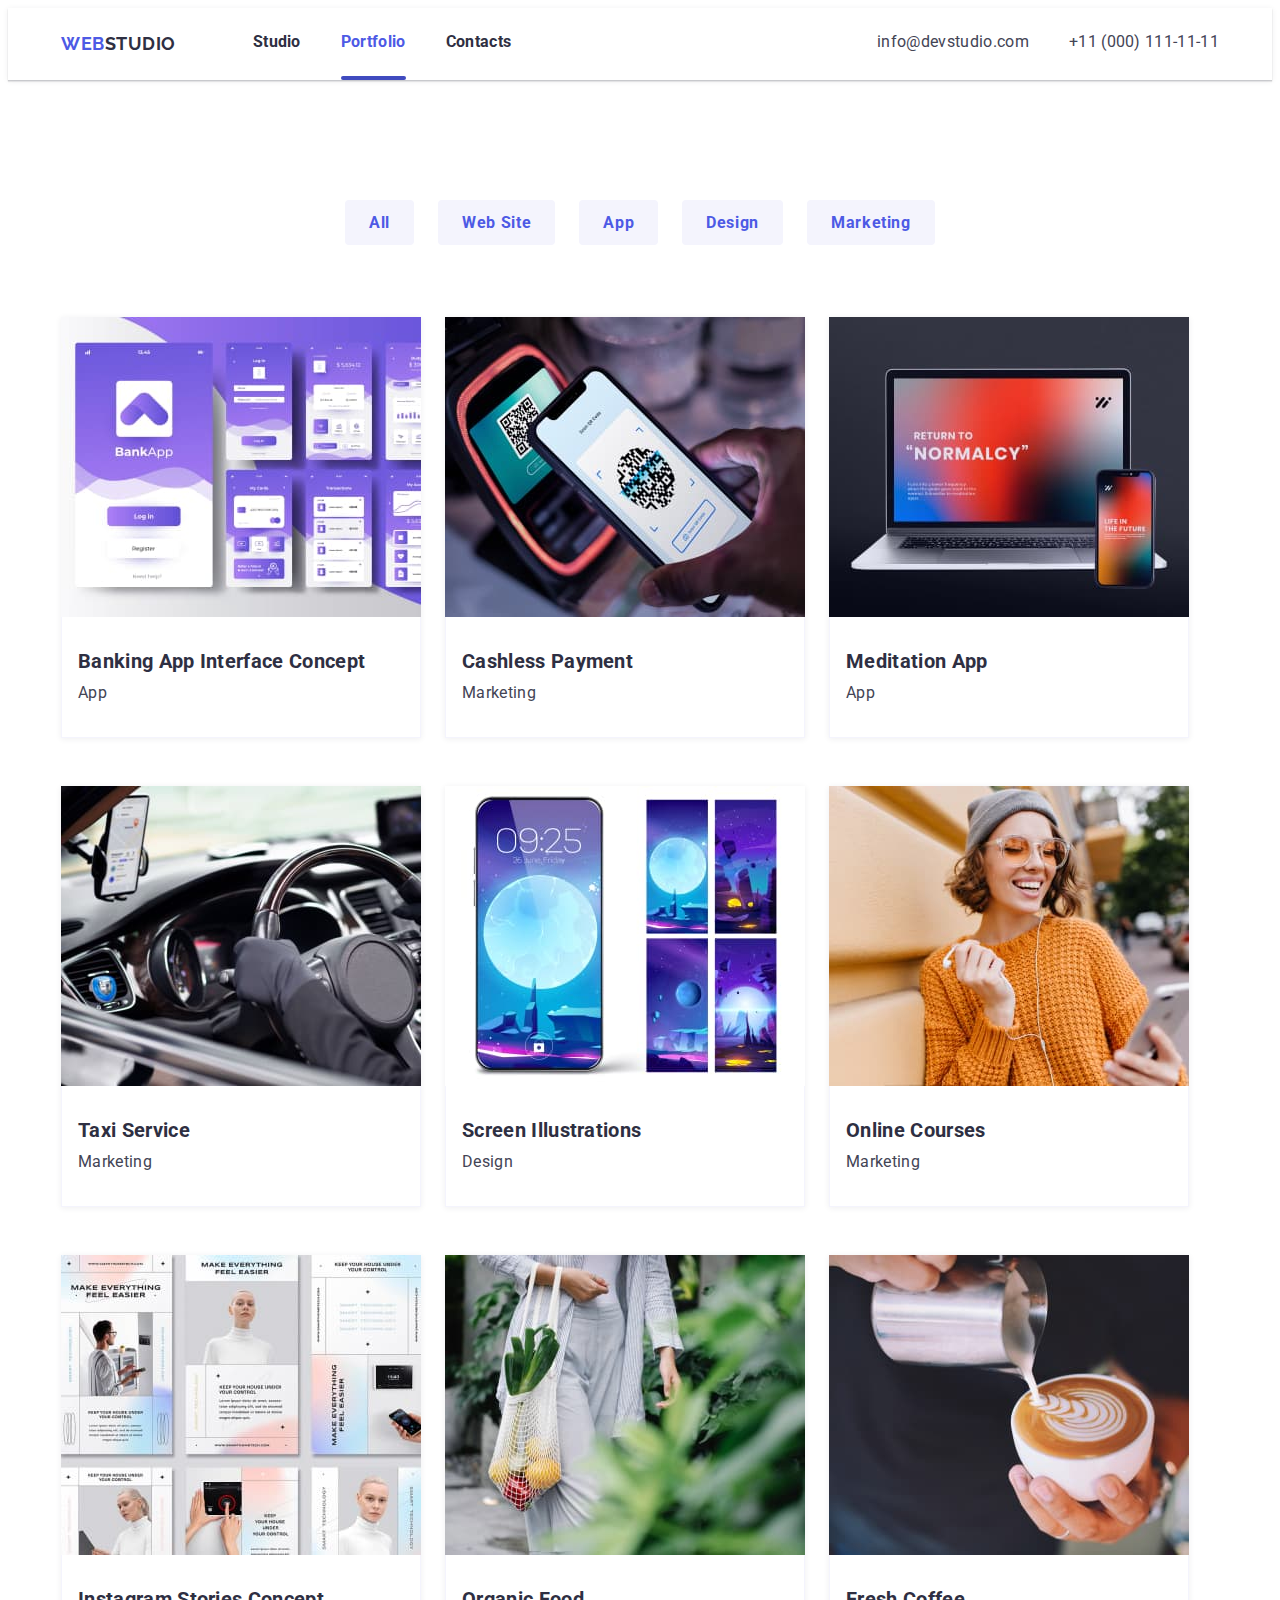
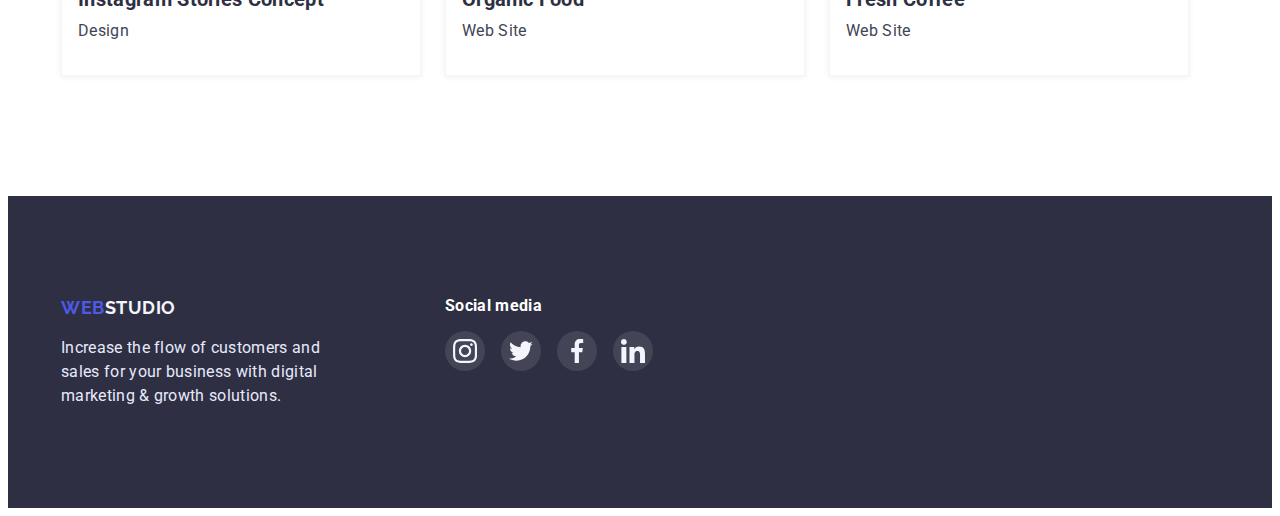
==== portfolio.html @ 4e666a49 "subscription in footer" ====
<!DOCTYPE html>
<html lang="en">
  <head>
    <meta charset="UTF-8" />
    <meta http-equiv="X-UA-Compatible" content="IE=edge" />
    <meta name="viewport" content="width=device-width, initial-scale=1.0" />
    <title>Portfolio</title>
    <link
      rel="stylesheet"
      href="https://cdnjs.cloudflare.com/ajax/libs/modern-normalize/1.1.0/modern-normalize.min.css"
      integrity="sha512-wpPYUAdjBVSE4KJnH1VR1HeZfpl1ub8YT/NKx4PuQ5NmX2tKuGu6U/JRp5y+Y8XG2tV+wKQpNHVUX03MfMFn9Q=="
      crossorigin="anonymous"
      referrerpolicy="no-referrer"
    />
    <link rel="preconnect" href="https://fonts.googleapis.com" />
    <link rel="preconnect" href="https://fonts.gstatic.com" crossorigin />
    <link
      href="https://fonts.googleapis.com/css2?family=Raleway:wght@800&family=Roboto:wght@400;700;900&display=swap"
      rel="stylesheet"
    />
    <link rel="stylesheet" href="./css/styles.css" />
  </head>
  <body>
    <!-- header -->
    <header>
      <div class="container header">
        <a href="./index.html" class="logo">Web<span class="logo-header">Studio</span></a>
        <nav class="navigation">
          <ul class="nav-list">
            <li>
              <a href="./index.html" class="nav-global">Studio</a>
            </li>
            <li>
              <a href="./portfolio.html" class="nav-global current">Portfolio</a>
            </li>
            <li>
              <a href="#" class="nav-global">Contacts</a>
            </li>
          </ul>
        </nav>
        <ul class="contacts">
          <li><a href="mailto:info@devstudio.com" class="contact">info@devstudio.com</a></li>
          <li><a href="tel:+110001111111" class="contact">+11 (000) 111-11-11</a></li>
        </ul>
      </div>
    </header>
    <!-- main content -->
    <main>
      <section class="section portfolio">
        <div class="container">
          <h1 class="visually-hidden">Portfolio</h1>
          <ul class="nav-local">
            <li><button class="buttons" type="button">All</button></li>
            <li><button class="buttons" type="button">Web Site</button></li>
            <li><button class="buttons" type="button">App</button></li>
            <li><button class="buttons" type="button">Design</button></li>
            <li><button class="buttons" type="button">Marketing</button></li>
          </ul>
          <ul class="cards">
            <li>
              <a href="#" class="card-link">
                <div class="overlay-with-img">
                  <img src="./images/banking_app.jpg" width="360" height="300" alt="banking app" />
                  <div class="hidden-block">
                    <p>
                      14 Stylish and User-Friendly App Design Concepts · Task Manager App · Calorie
                      Tracker App · Exotic Fruit Ecommerce App · Cloud Storage App
                    </p>
                  </div>
                </div>
                <div class="description">
                  <h2 class="project-name">Banking App Interface Concept</h2>
                  <p class="project-type">App</p>
                </div>
              </a>
            </li>
            <li>
              <a href="#" class="card-link">
                <div class="overlay-with-img">
                  <img
                    src="./images/cashless_payment.jpg"
                    width="360"
                    height="300"
                    alt="cashless payment"
                  />
                  <div class="hidden-block">
                    <p>
                      14 Stylish and User-Friendly App Design Concepts · Task Manager App · Calorie
                      Tracker App · Exotic Fruit Ecommerce App · Cloud Storage App
                    </p>
                  </div>
                </div>
                <div class="description">
                  <h2 class="project-name">Cashless Payment</h2>
                  <p class="project-type">Marketing</p>
                </div>
              </a>
            </li>
            <li>
              <a href="#" class="card-link">
                <div class="overlay-with-img">
                  <img
                    src="./images/meditation_app.jpg"
                    width="360"
                    height="300"
                    alt="meditation app"
                  />
                  <div class="hidden-block">
                    <p>
                      14 Stylish and User-Friendly App Design Concepts · Task Manager App · Calorie
                      Tracker App · Exotic Fruit Ecommerce App · Cloud Storage App
                    </p>
                  </div>
                </div>
                <div class="description">
                  <h2 class="project-name">Meditation App</h2>
                  <p class="project-type">App</p>
                </div>
              </a>
            </li>
            <li>
              <a href="#" class="card-link">
                <div class="overlay-with-img">
                  <img
                    src="./images/taxi_service.jpg"
                    width="360"
                    height="300"
                    alt="taxi service"
                  />
                  <div class="hidden-block">
                    <p>
                      14 Stylish and User-Friendly App Design Concepts · Task Manager App · Calorie
                      Tracker App · Exotic Fruit Ecommerce App · Cloud Storage App
                    </p>
                  </div>
                </div>
                <div class="description">
                  <h2 class="project-name">Taxi Service</h2>
                  <p class="project-type">Marketing</p>
                </div>
              </a>
            </li>
            <li>
              <a href="#" class="card-link">
                <div class="overlay-with-img">
                  <img
                    src="./images/screen_illustrations.jpg"
                    width="360"
                    height="300"
                    alt="screen illustrations"
                  />
                  <div class="hidden-block">
                    <p>
                      14 Stylish and User-Friendly App Design Concepts · Task Manager App · Calorie
                      Tracker App · Exotic Fruit Ecommerce App · Cloud Storage App
                    </p>
                  </div>
                </div>
                <div class="description">
                  <h2 class="project-name">Screen Illustrations</h2>
                  <p class="project-type">Design</p>
                </div>
              </a>
            </li>
            <li>
              <a href="#" class="card-link">
                <div class="overlay-with-img">
                  <img
                    src="./images/online_courses.jpg"
                    width="360"
                    height="300"
                    alt="online courses"
                  />
                  <div class="hidden-block">
                    <p>
                      14 Stylish and User-Friendly App Design Concepts · Task Manager App · Calorie
                      Tracker App · Exotic Fruit Ecommerce App · Cloud Storage App
                    </p>
                  </div>
                </div>
                <div class="description">
                  <h2 class="project-name">Online Courses</h2>
                  <p class="project-type">Marketing</p>
                </div>
              </a>
            </li>
            <li>
              <a href="#" class="card-link">
                <div class="overlay-with-img">
                  <img
                    src="./images/instagram_stories.jpg"
                    width="360"
                    height="300"
                    alt="instagram stories concept"
                  />
                  <div class="hidden-block">
                    <p>
                      14 Stylish and User-Friendly App Design Concepts · Task Manager App · Calorie
                      Tracker App · Exotic Fruit Ecommerce App · Cloud Storage App
                    </p>
                  </div>
                </div>
                <div class="description">
                  <h2 class="project-name">Instagram Stories Concept</h2>
                  <p class="project-type">Design</p>
                </div>
              </a>
            </li>
            <li>
              <a href="#" class="card-link">
                <div class="overlay-with-img">
                  <img
                    src="./images/organic_food.jpg"
                    width="360"
                    height="300"
                    alt="organic food"
                  />
                  <div class="hidden-block">
                    <p>
                      14 Stylish and User-Friendly App Design Concepts · Task Manager App · Calorie
                      Tracker App · Exotic Fruit Ecommerce App · Cloud Storage App
                    </p>
                  </div>
                </div>
                <div class="description">
                  <h2 class="project-name">Organic Food</h2>
                  <p class="project-type">Web Site</p>
                </div>
              </a>
            </li>
            <li>
              <a href="#" class="card-link">
                <div class="overlay-with-img">
                  <img
                    src="./images/fresh_coffee.jpg"
                    width="360"
                    height="300"
                    alt="fresh coffee"
                  />
                  <div class="hidden-block">
                    <p>
                      14 Stylish and User-Friendly App Design Concepts · Task Manager App · Calorie
                      Tracker App · Exotic Fruit Ecommerce App · Cloud Storage App
                    </p>
                  </div>
                </div>
                <div class="description">
                  <h2 class="project-name">Fresh Coffee</h2>
                  <p class="project-type">Web Site</p>
                </div>
              </a>
            </li>
          </ul>
        </div>
      </section>
    </main>
    <!-- Footer -->
    <footer class="footer">
      <div class="container">
        <div class="logos">
          <a href="./index.html" class="logo">Web<span class="logo-footer">Studio</span></a>
          <p class="footer-text">
            Increase the flow of customers and sales for your business with digital marketing &
            growth solutions.
          </p>
        </div>
        <div class="footer-socials">
          <p>Social media</p>
          <ul class="social-links">
            <li class="social-links-el">
              <a href="#">
                <svg width="24" height="24">
                  <use href="./images/icons.svg#icon-instagram2"></use>
                </svg>
              </a>
            </li>
            <li class="social-links-el">
              <a href="#">
                <svg width="24" height="24">
                  <use href="./images/icons.svg#icon-twitter1"></use>
                </svg>
              </a>
            </li>
            <li class="social-links-el">
              <a href="#">
                <svg width="24" height="24">
                  <use href="./images/icons.svg#icon-facebook1"></use>
                </svg>
              </a>
            </li>
            <li class="social-links-el">
              <a href="#">
                <svg width="24" height="24">
                  <use href="./images/icons.svg#icon-linkedin1"></use>
                </svg>
              </a>
            </li>
          </ul>
        </div>
      </div>
    </footer>
  </body>
</html>
---- css/styles.css ----
:root {
  --primary-brand-color: #4d5ae5;
  --dark-color: #2e2f42;
  --success-color: #31d0aa;
  --text-color: #434455;
  --subtle-text-color: #8e8f99;
  --accent-color: #e7e9fc;
  --light-color: #f4f4fd;
  --pure-white: white;
  --order-active: #404bbf;
  --basic-svg: #afb1b8;
}

body {
  font-family: 'Roboto', sans-serif;
  color: var(--text-color);
  font-size: 16px;
  letter-spacing: 0.02em;
}

h1,
h2,
h3,
h4,
h5,
h6,
p {
  margin: 0;
}

img {
  display: block;
  max-width: 100%;
  height: auto;
}
/*
address {
  font-style: normal;
}
button {
  display: block;
  cursor: pointer;
  border: none;
  border-radius: 4px;
}

.section {
  @media screen and (max-width: 1199px) {
    padding-top: 60px;
    padding-bottom: 60px;
  }
  padding-top: 94px;
  padding-bottom: 94px;
}
.list {
  list-style: none;
  padding-left: 0;
  margin: 0;
}
.link {
  text-decoration: none;
  // color: inherit;
}
*/
.section {
  /* @media screen and (max-width: 1199px) {
    padding-top: 96px;
    padding-bottom: 96px;
  } */
  padding-top: 120px;
  padding-bottom: 120px;
}

.container {
  width: 1158px;
  margin: 0 auto;
  padding: 0 15px;
}

header {
  box-shadow: 0px 2px 1px rgba(46, 47, 66, 0.08), 0px 1px 1px rgba(46, 47, 66, 0.16),
    0px 1px 6px rgba(46, 47, 66, 0.08);
  padding: 24px 0;
}

.header {
  display: flex;
}

.navigation {
  margin-left: 77px;
}

.contacts {
  display: flex;
  margin-left: auto;
}

.logo {
  font-family: 'Raleway', sans-serif;
  font-weight: 700;
  font-size: 18px;
  line-height: 1.33;
  letter-spacing: 0.03em;
  text-transform: uppercase;
  text-decoration: none;
  color: var(--primary-brand-color);
}

.logo-header {
  color: var(--dark-color);
}

ul,
ol {
  list-style-type: none;
  margin: 0;
  padding: 0;
}

.nav-list {
  display: flex;
  gap: 40px;
}

.nav-global {
  font-weight: 700;
  font-size: 16px;
  color: var(--dark-color);
  transition: color 250ms cubic-bezier(0.4, 0, 0.2, 1);
  text-decoration: none;
  letter-spacing: 0.02em;
}

.nav-global:hover,
.nav-global:active {
  color: var(--primary-brand-color);
}

.current {
  color: var(--primary-brand-color);
  position: relative;
}

.current::after {
  content: '';
  position: absolute;
  display: block;
  height: 4px;
  left: 0px;
  top: 44px;
  width: 100%;
  border-radius: 2px;
  background-color: var(--order-active);
}

.contacts,
.navlist {
  display: flex;
  gap: 40px;
}

.contact {
  color: var(--text-color);
  text-decoration: none;
  letter-spacing: 0.02em;
  transition: color 250ms cubic-bezier(0.4, 0, 0.2, 1);
}

.contact:hover {
  color: var(--primary-brand-color);
}

.order,
.footer {
  background-color: var(--dark-color);
}

.order {
  padding: 192px 0;
  text-align: center;
  background-image: linear-gradient(rgba(47, 48, 58, 0.7), rgba(47, 48, 58, 0.7)),
    url('../images/people-office.jpg');
  background-size: cover;
  background-repeat: no-repeat;
  max-width: 1440px;
  height: 603px;
  margin: 0 auto;
}

.order h1 {
  font-weight: 700;
  font-size: 56px;
  line-height: 1.07;
  color: var(--pure-white);
  text-align: center;
  letter-spacing: 0.02em;
  width: 496px;
  margin: 0 auto;
}

.order-button {
  cursor: pointer;
  color: var(--pure-white);
  background-color: var(--primary-brand-color);
  font-family: inherit;
  font-weight: 700;
  font-size: 16px;
  line-height: 1.19;
  letter-spacing: 0.04em;
  box-shadow: 0px 4px 4px rgba(0, 0, 0, 0.15);
  border-radius: 4px;
  border-style: none;
  padding: 16px 32px;
  margin-top: 48px;
  transition: background-color 250ms cubic-bezier(0.4, 0, 0.2, 1),
    box-shadow 250ms cubic-bezier(0.4, 0, 0.2, 1);
}

.order-button:hover {
  box-shadow: 0px 1px 6px rgba(46, 47, 66, 0.08), 0px 1px 1px rgba(46, 47, 66, 0.16),
    0px 2px 1px rgba(46, 47, 66, 0.08);
}

.order-button:active {
  background-color: var(--order-active);
  box-shadow: 0px 4px 4px rgba(0, 0, 0, 0.15);
}

.backdrop {
  position: fixed;
  top: 0;
  left: 0;
  width: 100%;
  height: 100%;
  background-color: rgba(0, 0, 0, 0.5);
  opacity: 1;
  visibility: visible;
  transition: opacity 250ms cubic-bezier(0.4, 0, 0.2, 1),
    visibility 250ms cubic-bezier(0.4, 0, 0.2, 1);
  display: flex;
  justify-content: center;
  align-items: center;
}

.modal {
  /* position: absolute; */
  width: 408px;
  height: 576px;

  background: #fcfcfc;
  box-shadow: 0px 1px 1px rgba(0, 0, 0, 0.14), 0px 1px 3px rgba(0, 0, 0, 0.12),
    0px 2px 1px rgba(0, 0, 0, 0.2);
  border-radius: 4px;
}

.close-btn {
  display: flex;
  justify-content: end;
}

.modal-close {
  background-color: var(--accent-color);
  border: 1px solid rgba(0, 0, 0, 0.1);
  border-radius: 50%;
  display: flex;
  cursor: pointer;
  margin-top: 24px;
  margin-right: 24px;
}

modal-close-btn {
  justify-content: center;
  align-items: center;
}

.is-hidden {
  visibility: hidden;
  opacity: 0;
  pointer-events: none;
}

.visually-hidden {
  position: absolute;
  width: 1px;
  height: 1px;
  margin: -1px;
  border: 0;
  padding: 0;

  white-space: nowrap;
  clip-path: inset(100%);
  clip: rect(0 0 0 0);
  overflow: hidden;
}

.benefit-icon {
  display: flex;
  align-items: center;
  justify-content: center;
  height: 112px;
  width: 264px;
  background-color: var(--light-color);
}

.benefits,
.our-work,
.team-cards {
  display: flex;
  flex-wrap: wrap;
  gap: 24px;
  justify-content: center;
}

.benefits li {
  width: 264px;
}

.benefit-name {
  font-weight: 700;
  font-size: 20px;
  line-height: 1.2;
  letter-spacing: 0.02em;
  color: var(--dark-color);
  margin: 8px 0;
}

.benefit-description {
  line-height: 1.5;
}

.our-work li {
  width: 360px;
}

.presentation {
  padding-top: 0;
}

.presentation h2,
.our-team h2 {
  text-transform: capitalize;
  font-weight: 700;
  font-size: 36px;
  line-height: 1.11;
  text-align: center;
  color: var(--dark-color);
  margin-bottom: 72px;
}

.our-team {
  background-color: var(--light-color);
  text-align: center;
}

.our-team h3 {
  font-weight: 700;
  font-size: 20px;
  line-height: 1.2;
  letter-spacing: 0.02em;
  color: var(--dark-color);
  margin-bottom: 8px;
}

.team-cards > li {
  width: 264px;
  background-color: var(--pure-white);
  box-shadow: 0px 1px 6px rgba(46, 47, 66, 0.08), 0px 1px 1px rgba(46, 47, 66, 0.16),
    0px 2px 1px rgba(46, 47, 66, 0.08);
  border-radius: 0px 0px 4px 4px;
}

.card-info {
  padding: 32px 0;
}

.socials {
  display: flex;
  justify-content: center;
  gap: 24px;
}

.card-info a {
  display: flex;
  align-items: center;
  justify-content: center;
  width: 40px;
  height: 40px;
  background-color: var(--primary-brand-color);
  text-decoration: none;
  border-radius: 50%;
  transition: background-color 250ms cubic-bezier(0.4, 0, 0.2, 1);
}

.card-info a:hover,
.card-info a:focus {
  background-color: var(--success-color);
}

.worker-position {
  line-height: 1.5;
  margin-bottom: 8px;
}

.buttons {
  cursor: pointer;
  color: var(--primary-brand-color);
  background-color: var(--light-color);
  border: 1px solid var(--accent-color);
  border-radius: 4px;
  font-family: inherit;
  font-size: 16px;
  font-weight: 700;
  line-height: 1.33;
  letter-spacing: 0.04em;
  padding: 12px 24px;
  border: transparent;
  transition: background-color 250ms cubic-bezier(0.4, 0, 0.2, 1),
    box-shadow 250ms cubic-bezier(0.4, 0, 0.2, 1), color 250ms cubic-bezier(0.4, 0, 0.2, 1);
}

.buttons:hover,
.buttons:focus {
  background-color: var(--primary-brand-color);
  box-shadow: 0px 3px 1px rgba(0, 0, 0, 0.1), 0px 2px 1px rgba(0, 0, 0, 0.08),
    0px 2px 2px rgba(0, 0, 0, 0.12);
  color: var(--pure-white);
}

.nav-local {
  display: flex;
  flex-wrap: wrap;
  margin-bottom: 72px;
  justify-content: center;
  column-gap: 24px;
}

.cards {
  display: flex;
  flex-wrap: wrap;
  row-gap: 48px;
  column-gap: 24px;
}

.cards li {
  box-shadow: 0px 1px 6px rgba(46, 47, 66, 0.08);
}

.card-link {
  display: block;
  text-decoration: none;
  position: relative;
  transition: box-shadow 250ms cubic-bezier(0.4, 0, 0.2, 1);
}

.overlay-with-img {
  overflow: hidden;
  position: relative;
}

.hidden-block {
  position: absolute;
  width: 360px;
  height: 300px;
  background-color: var(--primary-brand-color);
  bottom: -300px;
  transition: transform 250ms cubic-bezier(0.4, 0, 0.2, 1);
}

.hidden-block p {
  padding-top: 40px;
  margin: 0 auto;
  width: 296px;
  color: var(--light-color);
}

.card-link:hover,
.card-link:focus {
  box-shadow: 0px 1px 6px rgba(46, 47, 66, 0.08), 0px 1px 1px rgba(46, 47, 66, 0.16),
    0px 2px 1px rgba(46, 47, 66, 0.08);
}

.card-link:hover .hidden-block,
.card-link:focus .hidden-block {
  transform: translateY(-300px);
}

.description {
  padding: 32px 16px;
  border: 0.5px solid #f4f4fd;
  border-top: 0;
}

.description p {
  color: var(--text-color);
  font-weight: 400;
  font-size: 16px;
  line-height: 1.5;
  letter-spacing: 0.02em;
}

.project-name {
  font-weight: 700;
  font-size: 20px;
  color: var(--dark-color);
  margin-bottom: 8px;
}

.project-type {
  line-height: 1.5;
}

.customers-header {
  text-transform: capitalize;
  font-weight: 700;
  font-size: 36px;
  line-height: 1.11;
  text-align: center;
  color: var(--dark-color);
  margin-bottom: 72px;
}

.customers-icons {
  display: flex;
  align-items: center;
  gap: 24px;
}

.customers-icons a {
  display: flex;
  align-items: center;
  justify-content: center;
  width: 168px;
  height: 88px;
  border: 1px solid currentColor;
  border-radius: 4px;
  color: var(--subtle-text-color);
  transition: color 250ms cubic-bezier(0.4, 0, 0.2, 1);
}

.customers-svg {
  fill: currentColor;
}

.customers-icons a:hover,
.customers-icons a:focus {
  color: var(--primary-brand-color);
}

.footer {
  background-color: var(--dark-color);
  padding: 100px 0;
}

.footer-socials {
  margin-left: 120px;
}

.sub-button {
  display: flex;
  gap: 16px;
}

.subscribe {
  display: flex;
  gap: 24px;
  margin-top: 16px;
}

.subscribe input {
  border: 1px solid rgba(255, 255, 255, 0.3);
  filter: drop-shadow(0px 4px 4px rgba(0, 0, 0, 0.15));
  border-radius: 4px;
}

.subscription {
  margin-left: 80px;
}

.social-links {
  display: flex;
  gap: 16px;
  margin-top: 16px;
}

.footer > .container {
  display: flex;
}

.footer-socials li {
  display: flex;
  align-items: center;
  justify-content: center;
  width: 40px;
  height: 40px;
  text-decoration: none;
  background-color: rgba(255, 255, 255, 0.1);
  border-radius: 50%;
  transition: background-color 250ms cubic-bezier(0.4, 0, 0.2, 1);
}

.social-links-el a {
  display: flex;
  align-items: center;
  justify-content: center;
}

.footer-socials li:hover,
.footer-socials li:focus {
  background-color: var(--success-color);
}

.footer-socials > p,
.subscription > p {
  font-weight: 700;
  color: var(--pure-white);
}

.logo-footer {
  color: var(--light-color);
  margin-bottom: 24px;
}

.footer-text {
  color: var(--accent-color);
  width: 264px;
  height: 72px;
  line-height: 1.5;
  letter-spacing: 0.02em;
  margin-top: 16px;
}

.sub-button {
  cursor: pointer;
  color: var(--pure-white);
  background-color: var(--primary-brand-color);
  font-family: inherit;
  font-weight: 700;
  font-size: 16px;
  line-height: 1.19;
  letter-spacing: 0.04em;
  box-shadow: 0px 4px 4px rgba(0, 0, 0, 0.15);
  border-radius: 4px;
  border-style: none;
  padding: 8px 24px;
  transition: background-color 250ms cubic-bezier(0.4, 0, 0.2, 1),
    box-shadow 250ms cubic-bezier(0.4, 0, 0.2, 1);
}
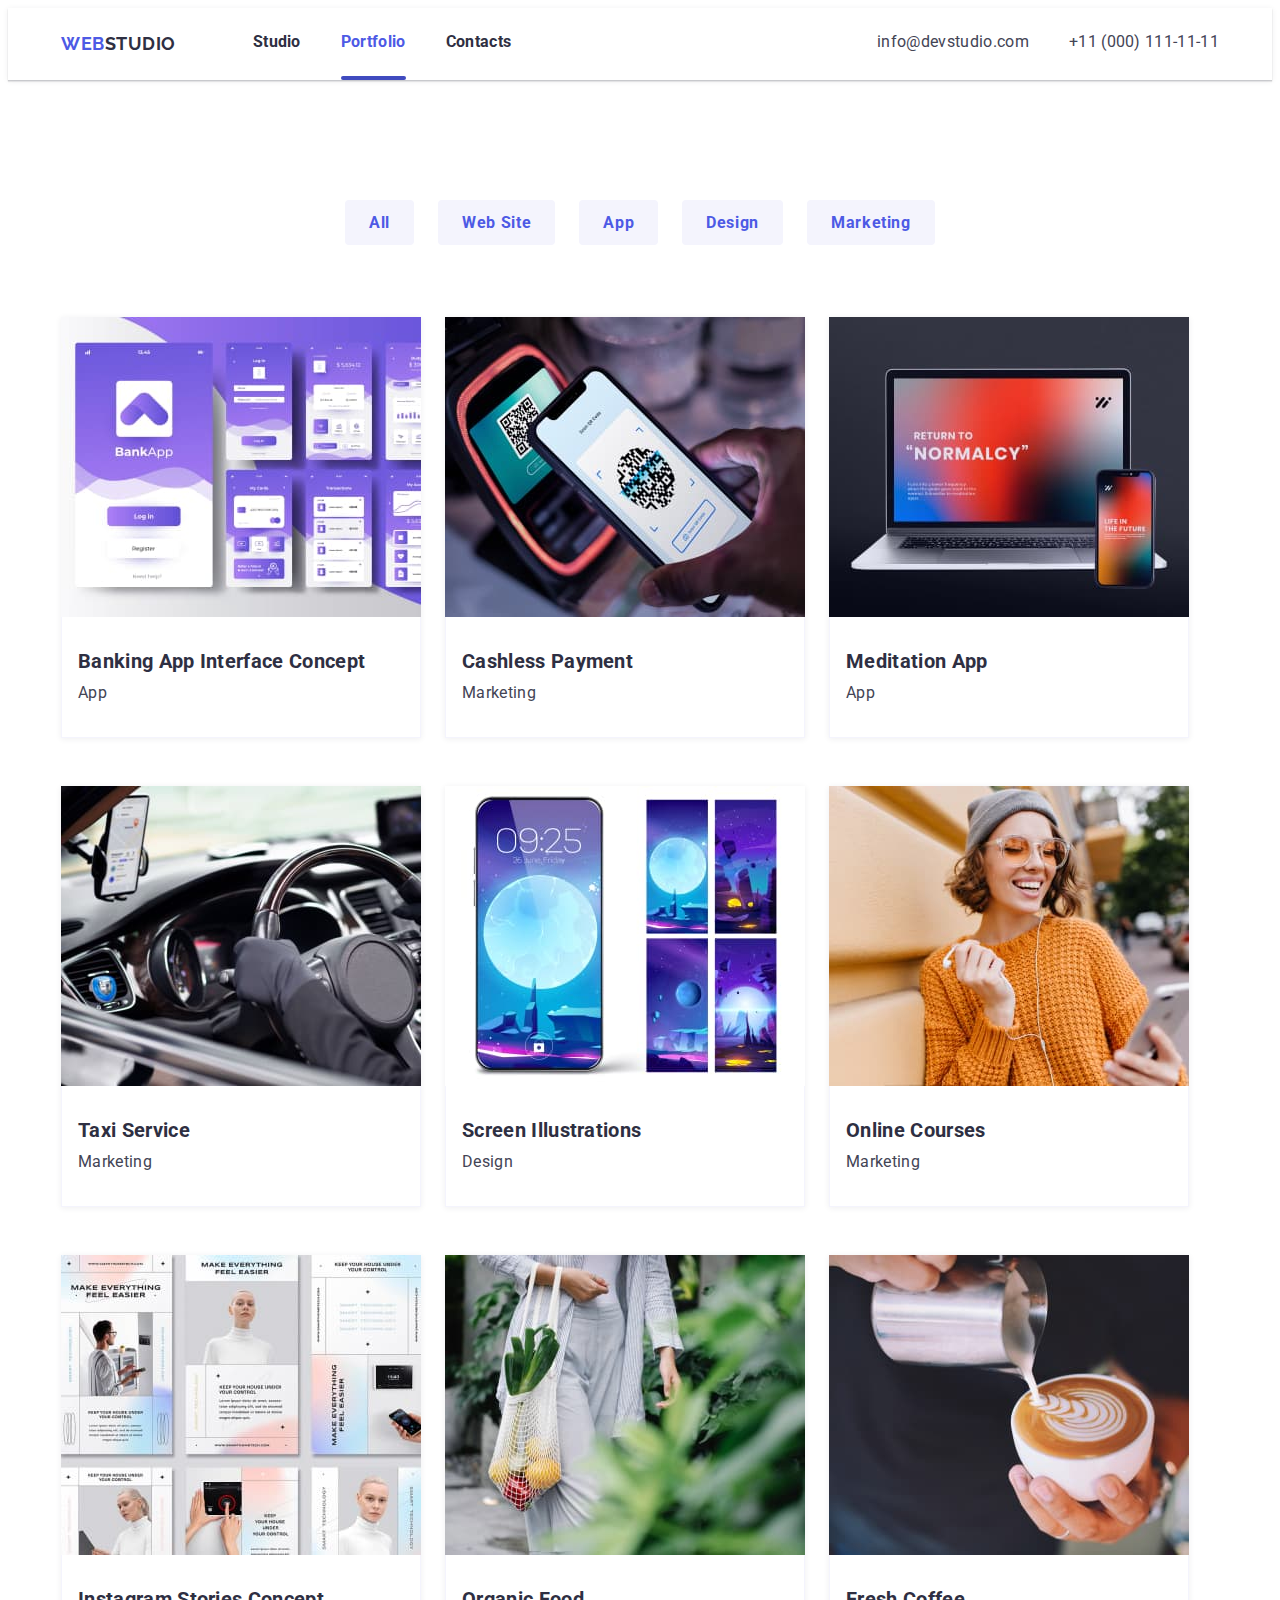
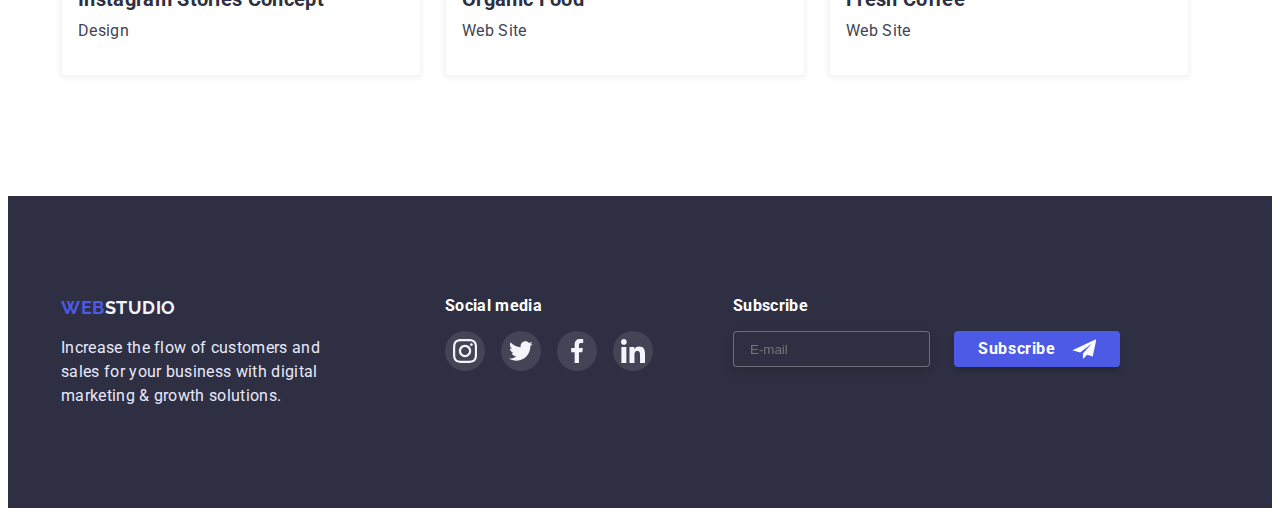
==== commit 73003942: "added form and inputs" ====
--- a/portfolio.html
+++ b/portfolio.html
@@ -297,6 +297,18 @@
             </li>
           </ul>
         </div>
+        <div class="subscription">
+          <p>Subscribe</p>
+          <form class="subscribe">
+            <input type="text" placeholder="E-mail" />
+            <button type="submit" class="sub-button">
+              Subscribe
+              <svg width="24" height="20">
+                <use href="./images/icons.svg#icon-send"></use>
+              </svg>
+            </button>
+          </form>
+        </div>
       </div>
     </footer>
   </body>
--- a/css/styles.css
+++ b/css/styles.css
@@ -267,11 +267,121 @@
   cursor: pointer;
   margin-top: 24px;
   margin-right: 24px;
-}
-
-modal-close-btn {
+  transition: background-color 250ms cubic-bezier(0.4, 0, 0.2, 1),
+    fill 250ms cubic-bezier(0.4, 0, 0.2, 1);
+}
+
+.modal-close:active {
+  background-color: var(--primary-brand-color);
+  fill: var(--pure-white);
+}
+
+.header-modal {
+  margin: 24px 0 16px;
+  font-weight: 500;
+  font-size: 16px;
+  line-height: 1.5;
+  letter-spacing: 0.02em;
+  color: var(--dark-color);
+}
+
+.order-form {
+  display: flex;
+  flex-direction: column;
+  text-align: left;
+  margin-left: 24px;
+}
+
+.input-with-svg {
+  position: relative;
+}
+
+.labels {
+  display: flex;
+  flex-direction: column;
+}
+
+.labels p {
+  font-size: 12px;
+  line-height: 1.33;
+  letter-spacing: 0.04em;
+  color: var(--subtle-text-color);
+}
+
+.labels textarea {
+  resize: none;
+  width: 360px;
+  height: 120px;
+  border: 1px solid rgba(33, 33, 33, 0.2);
+  border-radius: 4px;
+  font-size: 12px;
+  line-height: 1.33;
+  padding: 8px 0 0 16px;
+  letter-spacing: 0.04em;
+  color: rgba(117, 117, 117, 0.5);
+}
+
+.labels textarea:focus {
+  outline: none;
+  border-color: var(--primary-brand-color);
+}
+
+.input-with-svg input {
+  width: 360px;
+  height: 40px;
+  margin-bottom: 8px;
+  border: 1px solid rgba(33, 33, 33, 0.2);
+  border-radius: 4px;
+  padding-left: 40px;
+  transition: background-color 250ms cubic-bezier(0.4, 0, 0.2, 1),
+    fill 250ms cubic-bezier(0.4, 0, 0.2, 1);
+}
+
+.input-with-svg input:focus {
+  outline: none;
+  border-color: var(--primary-brand-color);
+}
+
+.input-with-svg input:active + svg,
+.input-with-svg input:focus + svg {
+  fill: var(--primary-brand-color);
+}
+
+.input-with-svg svg {
+  position: absolute;
+  left: 16px;
+  top: 20%;
+  transition: fill 250ms cubic-bezier(0.4, 0, 0.2, 1);
+}
+
+.input-with-svg svg:active {
+  fill: var(--primary-brand-color);
+}
+
+.checkbox-with-terms {
+  display: flex;
+  margin: 16px 0 24px;
+}
+
+.terms {
+  font-size: 12px;
+  line-height: 1.33;
+  letter-spacing: 0.04em;
+  color: var(--subtle-text-color);
+  padding-left: 8px;
+}
+
+input[type='checkbox'] {
+  accent-color: var(--order-active);
+}
+
+.submit-btn {
+  display: flex;
+  width: 169px;
+  height: 56px;
   justify-content: center;
   align-items: center;
+  margin: 0 auto;
 }
 
 .is-hidden {
@@ -571,6 +681,9 @@
   border: 1px solid rgba(255, 255, 255, 0.3);
   filter: drop-shadow(0px 4px 4px rgba(0, 0, 0, 0.15));
   border-radius: 4px;
+  padding-left: 16px;
+  color: var(--subtle-text-color);
+  background-color: var(--dark-color);
 }
 
 .subscription {
@@ -587,7 +700,7 @@
   display: flex;
 }
 
-.footer-socials li {
+.footer-socials a {
   display: flex;
   align-items: center;
   justify-content: center;
@@ -605,8 +718,8 @@
   justify-content: center;
 }
 
-.footer-socials li:hover,
-.footer-socials li:focus {
+.footer-socials a:hover,
+.footer-socials a:focus {
   background-color: var(--success-color);
 }
 
